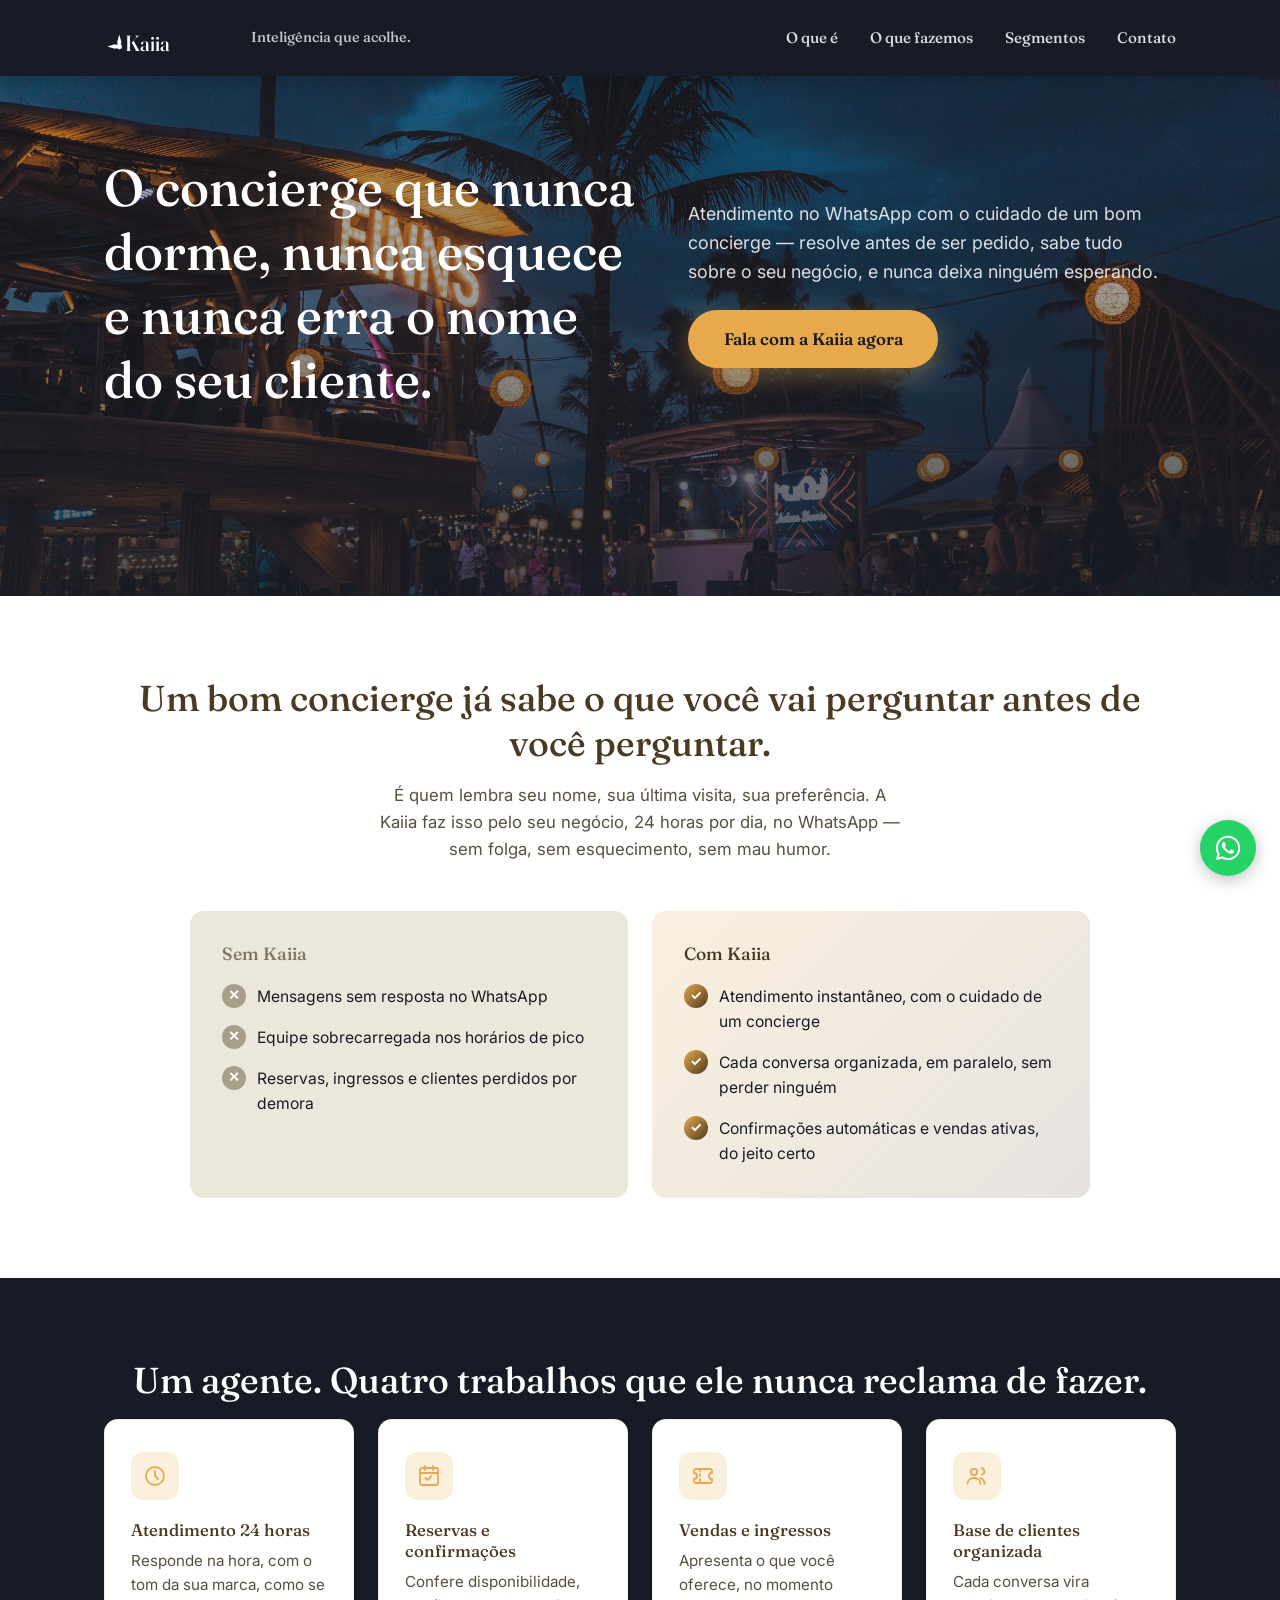
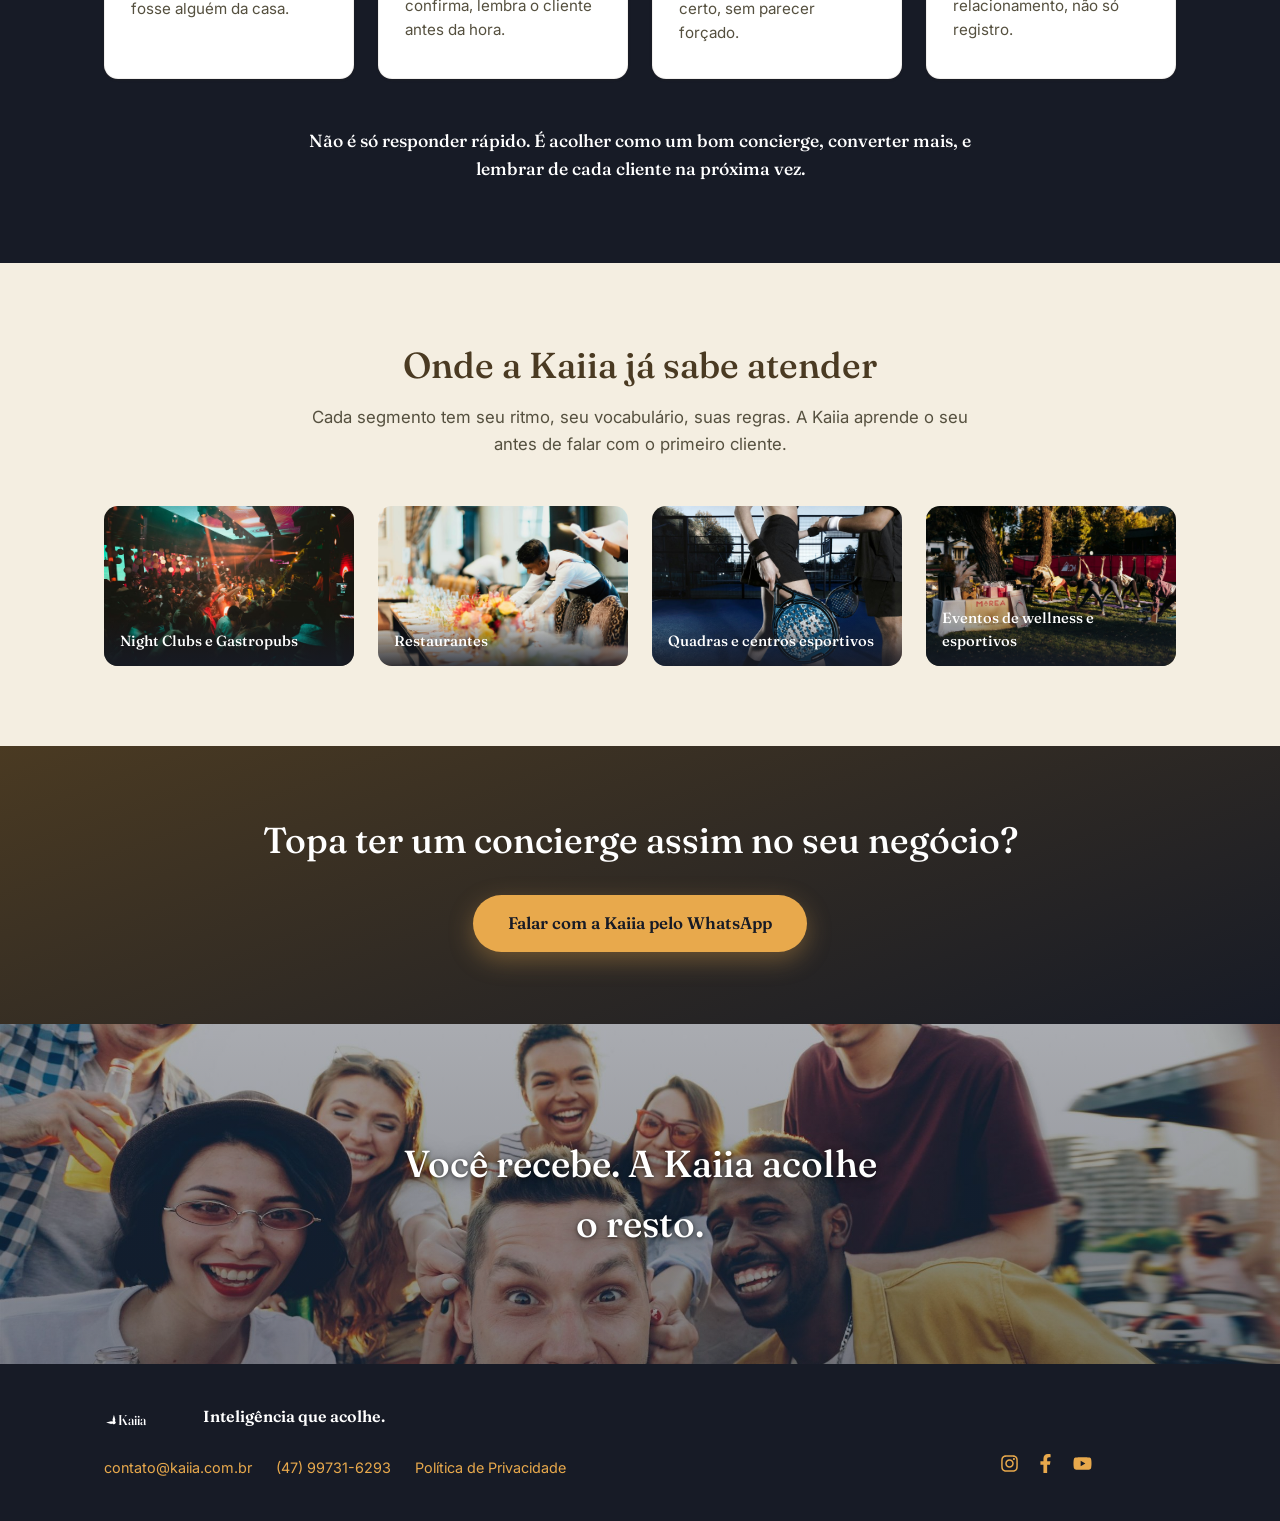
==== docs/index.html @ 48feb3b7 "Copia public/ para docs/ para preview via GitHub Pages" ====
<!DOCTYPE html>
<html lang="pt-BR">
<head>
<meta charset="UTF-8">
<meta name="viewport" content="width=device-width, initial-scale=1.0">
<title>Kaiia — Inteligência que Acolhe no WhatsApp</title>
<meta name="description" content="Kaiia é o concierge de IA que atende, reserva e vende no WhatsApp — para night clubs, restaurantes, quadras esportivas e eventos de wellness. Atendimento 24h, sem apps novos pro seu cliente aprender.">
<link rel="icon" type="image/svg+xml" href="assets/logos/kaiia/kaiia_icone_cores.svg">
<link rel="preconnect" href="https://fonts.googleapis.com">
<link rel="preconnect" href="https://fonts.gstatic.com" crossorigin>
<link href="https://fonts.googleapis.com/css2?family=Inter:wght@400;500;600&family=Fraunces:opsz,wght@9..144,400;9..144,500;9..144,600;9..144,700&display=swap" rel="stylesheet">
<link rel="stylesheet" href="css/style.css">
</head>
<body>

<!-- ===== HEADER FIXO ===== -->
<header class="site-header">
  <div class="container site-header__inner">
    <div class="site-header__brand">
      <a href="#" class="site-header__logo" aria-label="Kaiia — voltar ao topo">
        <img src="assets/logos/kaiia/kaiia_horizontal_branco.svg" alt="Kaiia">
      </a>
      <p class="site-header__tagline">Inteligência que acolhe.</p>
    </div>
    <button type="button" class="nav-toggle" id="navToggle" aria-expanded="false" aria-controls="siteNav" aria-label="Abrir menu">
      <span class="nav-toggle__bar"></span>
      <span class="nav-toggle__bar"></span>
      <span class="nav-toggle__bar"></span>
    </button>
    <nav class="site-nav" id="siteNav" aria-label="Navegação principal">
      <a href="#conceito">O que é</a>
      <a href="#o-que-fazemos">O que fazemos</a>
      <a href="#segmentos">Segmentos</a>
      <a href="#contato">Contato</a>
    </nav>
  </div>
</header>

<!-- ===== HERO ===== -->
<section class="hero" id="hero">
  <div class="container hero__inner">
    <div>
      <h1 class="hero__headline">O concierge que nunca dorme, nunca esquece e nunca erra o nome do seu cliente.</h1>
    </div>
    <div class="hero__aside">
      <p class="hero__subheadline">
        Atendimento no WhatsApp com o cuidado de um bom concierge — resolve antes de ser pedido,
        sabe tudo sobre o seu negócio, e nunca deixa ninguém esperando.
      </p>
      <a class="btn btn--primary"
         href="https://wa.me/5547997316293?text=Ol%C3%A1!%20Vi%20o%20site%20da%20Kaiia%20e%20quero%20saber%20mais%20sobre%20atendimento%20de%20IA%20pro%20meu%20neg%C3%B3cio."
         target="_blank" rel="noopener">
        Fala com a Kaiia agora
      </a>
    </div>
  </div>
</section>

<main>

  <!-- ===== O QUE É ===== -->
  <section class="section" id="conceito">
    <div class="container">
      <h2>Um bom concierge já sabe o que você vai perguntar antes de você perguntar.</h2>
      <p class="section__lead">
        É quem lembra seu nome, sua última visita, sua preferência. A Kaiia faz isso pelo seu
        negócio, 24 horas por dia, no WhatsApp — sem folga, sem esquecimento, sem mau humor.
      </p>

      <div class="compare">
        <div class="compare__col compare__col--before">
          <h3 class="compare__title">Sem Kaiia</h3>
          <ul class="compare__list">
            <li><span class="mark mark--no" aria-hidden="true">✕</span> Mensagens sem resposta no WhatsApp</li>
            <li><span class="mark mark--no" aria-hidden="true">✕</span> Equipe sobrecarregada nos horários de pico</li>
            <li><span class="mark mark--no" aria-hidden="true">✕</span> Reservas, ingressos e clientes perdidos por demora</li>
          </ul>
        </div>
        <div class="compare__col compare__col--after">
          <h3 class="compare__title">Com Kaiia</h3>
          <ul class="compare__list">
            <li><span class="mark mark--yes" aria-hidden="true">✓</span> Atendimento instantâneo, com o cuidado de um concierge</li>
            <li><span class="mark mark--yes" aria-hidden="true">✓</span> Cada conversa organizada, em paralelo, sem perder ninguém</li>
            <li><span class="mark mark--yes" aria-hidden="true">✓</span> Confirmações automáticas e vendas ativas, do jeito certo</li>
          </ul>
        </div>
      </div>
    </div>
  </section>

  <!-- ===== O QUE A KAIIA FAZ ===== -->
  <section class="section section--dark" id="o-que-fazemos">
    <div class="container">
      <h2>Um agente. Quatro trabalhos que ele nunca reclama de fazer.</h2>

      <div class="grid grid--4">
        <div class="card">
          <span class="card__icon" aria-hidden="true">
            <svg viewBox="0 0 24 24" fill="none" stroke="currentColor" stroke-width="1.8" stroke-linecap="round" stroke-linejoin="round"><circle cx="12" cy="12" r="9"/><path d="M12 7v5l3 3"/></svg>
          </span>
          <h3>Atendimento 24 horas</h3>
          <p>Responde na hora, com o tom da sua marca, como se fosse alguém da casa.</p>
        </div>
        <div class="card">
          <span class="card__icon" aria-hidden="true">
            <svg viewBox="0 0 24 24" fill="none" stroke="currentColor" stroke-width="1.8" stroke-linecap="round" stroke-linejoin="round"><rect x="3" y="4" width="18" height="17" rx="2"/><path d="M3 9h18M8 2v4M16 2v4"/><path d="m8.5 14 2 2 4-4"/></svg>
          </span>
          <h3>Reservas e confirmações</h3>
          <p>Confere disponibilidade, confirma, lembra o cliente antes da hora.</p>
        </div>
        <div class="card">
          <span class="card__icon" aria-hidden="true">
            <svg viewBox="0 0 24 24" fill="none" stroke="currentColor" stroke-width="1.8" stroke-linecap="round" stroke-linejoin="round"><path d="M3 9V7a2 2 0 0 1 2-2h14a2 2 0 0 1 2 2v2a2 2 0 0 0 0 6v2a2 2 0 0 1-2 2H5a2 2 0 0 1-2-2v-2a2 2 0 0 0 0-6Z"/><path d="M9 5v14" stroke-dasharray="2 3"/></svg>
          </span>
          <h3>Vendas e ingressos</h3>
          <p>Apresenta o que você oferece, no momento certo, sem parecer forçado.</p>
        </div>
        <div class="card">
          <span class="card__icon" aria-hidden="true">
            <svg viewBox="0 0 24 24" fill="none" stroke="currentColor" stroke-width="1.8" stroke-linecap="round" stroke-linejoin="round"><circle cx="9" cy="8" r="3.2"/><path d="M2.5 20c0-3.6 2.9-6 6.5-6s6.5 2.4 6.5 6"/><path d="M16.5 4.2A3.2 3.2 0 0 1 17 10.5"/><path d="M19.5 20c0-2.9-1.7-5-4-5.8"/></svg>
          </span>
          <h3>Base de clientes organizada</h3>
          <p>Cada conversa vira relacionamento, não só registro.</p>
        </div>
      </div>

      <p class="section-closing">Não é só responder rápido. É acolher como um bom concierge, converter mais, e lembrar de cada cliente na próxima vez.</p>
    </div>
  </section>

  <!-- ===== SEGMENTOS ===== -->
  <section class="section section--alt" id="segmentos">
    <div class="container">
      <h2>Onde a Kaiia já sabe atender</h2>
      <p class="section__lead">
        Cada segmento tem seu ritmo, seu vocabulário, suas regras. A Kaiia aprende o seu antes de falar com o primeiro cliente.
      </p>

      <div class="grid grid--segmentos">
        <div class="segmento">
          <img src="assets/fotos/cenario-balada.jpg" alt="Night club com luzes e pista cheia">
          <span class="segmento__label">Night Clubs e Gastropubs</span>
        </div>
        <div class="segmento">
          <img src="assets/fotos/cenario-restaurante.jpg" alt="Restaurante movimentado">
          <span class="segmento__label">Restaurantes</span>
        </div>
        <div class="segmento">
          <img src="assets/fotos/segmentos-esporte.jpg" alt="Quadra esportiva">
          <span class="segmento__label">Quadras e centros esportivos</span>
        </div>
        <div class="segmento">
          <img src="assets/fotos/cenario-wellness.jpg" alt="Espaço de bem-estar e academia">
          <span class="segmento__label">Eventos de wellness e esportivos</span>
        </div>
      </div>
    </div>
  </section>

  <!-- ===== CTA FINAL ===== -->
  <section class="cta-final" id="contato">
    <div class="container">
      <h2>Topa ter um concierge assim no seu negócio?</h2>
      <a class="btn btn--primary"
         href="https://wa.me/5547997316293?text=Ol%C3%A1%2C%20vi%20o%20site%20da%20Kaiia%20e%20quero%20entender%20como%20funciona%20o%20atendimento%20da%20Kaiia%20pro%20meu%20neg%C3%B3cio."
         target="_blank" rel="noopener">
        Falar com a Kaiia pelo WhatsApp
      </a>
    </div>
  </section>

</main>

<!-- ===== RESPIRO PRÉ-RODAPÉ ===== -->
<section class="pre-footer">
  <div class="container">
    <p class="pre-footer__text">Você recebe. A Kaiia acolhe o resto.</p>
  </div>
</section>

<!-- ===== RODAPÉ ===== -->
<footer class="footer">
  <div class="container footer__inner">
    <div class="footer__brand">
      <img src="assets/logos/kaiia/kaiia_horizontal_branco.svg" alt="Kaiia" class="footer__logo">
      <p class="footer__tagline">Inteligência que acolhe.</p>
    </div>
    <div class="footer__row">
      <ul class="footer__nav">
        <li><a href="mailto:contato@kaiia.com.br">contato@kaiia.com.br</a></li>
        <li><a href="https://wa.me/5547997316293?text=Ol%C3%A1%2C%20vi%20o%20site%20da%20Kaiia%20e%20quero%20entender%20como%20funciona%20o%20atendimento%20da%20Kaiia%20pro%20meu%20neg%C3%B3cio." target="_blank" rel="noopener">(47) 99731-6293</a></li>
        <li><a href="privacidade.html">Política de Privacidade</a></li>
      </ul>
      <!-- PLACEHOLDER: contas ainda não existem, trocar "#" pelos links reais -->
      <ul class="footer__social">
        <li>
          <a href="#" aria-label="Instagram">
            <svg viewBox="0 0 448 512" aria-hidden="true"><path d="M224.1 141c-63.6 0-114.9 51.3-114.9 114.9s51.3 114.9 114.9 114.9S339 319.5 339 255.9 287.7 141 224.1 141zm0 189.6c-41.1 0-74.7-33.5-74.7-74.7s33.5-74.7 74.7-74.7 74.7 33.5 74.7 74.7-33.6 74.7-74.7 74.7zm146.4-194.3c0 14.9-12 26.8-26.8 26.8-14.9 0-26.8-12-26.8-26.8s12-26.8 26.8-26.8 26.8 12 26.8 26.8zm76.1 27.2c-1.7-35.9-9.9-67.7-36.2-93.9-26.2-26.2-58-34.4-93.9-36.2-37-2.1-147.9-2.1-184.9 0-35.8 1.7-67.6 9.9-93.9 36.1s-34.4 58-36.2 93.9c-2.1 37-2.1 147.9 0 184.9 1.7 35.9 9.9 67.7 36.2 93.9s58 34.4 93.9 36.2c37 2.1 147.9 2.1 184.9 0 35.9-1.7 67.7-9.9 93.9-36.2 26.2-26.2 34.4-58 36.2-93.9 2.1-37 2.1-147.8 0-184.8zM398.8 388c-7.8 19.6-22.9 34.7-42.6 42.6-29.5 11.7-99.5 9-132.1 9s-102.7 2.6-132.1-9c-19.6-7.8-34.7-22.9-42.6-42.6-11.7-29.5-9-99.5-9-132.1s-2.6-102.7 9-132.1c7.8-19.6 22.9-34.7 42.6-42.6 29.5-11.7 99.5-9 132.1-9s102.7-2.6 132.1 9c19.6 7.8 34.7 22.9 42.6 42.6 11.7 29.5 9 99.5 9 132.1s2.7 102.7-9 132.1z"/></svg>
          </a>
        </li>
        <li>
          <a href="#" aria-label="Facebook">
            <svg viewBox="0 0 320 512" aria-hidden="true"><path d="M279.14 288l14.22-92.66h-88.91v-60.13c0-25.35 12.42-50.06 52.24-50.06h40.42V6.26S260.43 0 225.36 0c-73.22 0-121.08 44.38-121.08 124.72v70.62H22.89V288h81.39v224h100.17V288z"/></svg>
          </a>
        </li>
        <li>
          <a href="#" aria-label="YouTube">
            <svg viewBox="0 0 576 512" aria-hidden="true"><path d="M549.7 124.1c-6.3-23.7-24.8-42.3-48.3-48.6C458.8 64 288 64 288 64S117.2 64 74.6 75.5c-23.5 6.3-42 24.9-48.3 48.6-11.4 42.9-11.4 132.3-11.4 132.3s0 89.4 11.4 132.3c6.3 23.7 24.8 41.5 48.3 47.8C117.2 448 288 448 288 448s170.8 0 213.4-11.5c23.5-6.3 42-24.2 48.3-47.8 11.4-42.9 11.4-132.3 11.4-132.3s0-89.4-11.4-132.3zm-317.5 213.5V175.2l142.7 81.2-142.7 81.2z"/></svg>
          </a>
        </li>
      </ul>
    </div>
  </div>
</footer>

<a class="whatsapp-float"
   href="https://wa.me/5547997316293?text=Ol%C3%A1%2C%20vi%20o%20site%20da%20Kaiia%20e%20quero%20entender%20como%20funciona%20o%20atendimento%20da%20Kaiia%20pro%20meu%20neg%C3%B3cio."
   target="_blank" rel="noopener" aria-label="Falar com a Kaiia no WhatsApp">
  <svg viewBox="0 0 448 512" aria-hidden="true" focusable="false">
    <path d="M380.9 97.1C339 55.1 283.2 32 223.9 32c-122.4 0-222 99.6-222 222 0 39.1 10.2 77.3 29.6 111L0 480l117.7-30.9c32.4 17.7 68.9 27 106.1 27h.1c122.3 0 224.1-99.6 224.1-222 0-59.3-25.2-115-67.1-157zm-157 341.6c-33.2 0-65.7-8.9-94-25.7l-6.7-4-69.8 18.3L72 359.2l-4.4-7c-18.5-29.4-28.2-63.3-28.2-98.2 0-101.7 82.8-184.5 184.6-184.5 49.3 0 95.6 19.2 130.4 54.1 34.8 34.9 56.2 81.2 56.1 130.5 0 101.8-84.9 184.6-186.6 184.6zm101.2-138.2c-5.5-2.8-32.8-16.2-37.9-18-5.1-1.9-8.8-2.8-12.5 2.8-3.7 5.6-14.3 18-17.6 21.8-3.2 3.7-6.5 4.2-12 1.4-32.6-16.3-54-29.1-75.5-66-5.7-9.8 5.7-9.1 16.3-30.3 1.8-3.7.9-6.9-.5-9.7-1.4-2.8-12.5-30.1-17.1-41.2-4.5-10.8-9.1-9.3-12.5-9.5-3.2-.2-6.9-.2-10.6-.2-3.7 0-9.7 1.4-14.8 6.9-5.1 5.6-19.4 19-19.4 46.3 0 27.3 19.9 53.7 22.6 57.4 2.8 3.7 39.1 59.7 94.8 83.8 35.2 15.2 49 16.5 66.6 13.9 10.7-1.6 32.8-13.4 37.4-26.4 4.6-13 4.6-24.1 3.2-26.4-1.3-2.5-5-3.9-10.5-6.6z"/>
  </svg>
</a>

<script src="js/main.js" defer></script>

</body>
</html>
---- docs/css/style.css ----
/* ===== Tokens ===== */
:root {
  --spark: #E8A94C;
  --spark-soft: #F0C27A;
  --rescaldo: #4A3A22;
  --dark: #171B26;
  --white: #FFFFFF;
  --paper: #F4EEE1;

  --font-heading: "Fraunces", serif;
  --font-body: "Inter", sans-serif;

  --max-width: 1120px;
  --radius: 14px;
  --header-height: 76px;
}

/* ===== Reset ===== */
* { box-sizing: border-box; margin: 0; padding: 0; }

html {
  scroll-behavior: smooth;
  scroll-padding-top: var(--header-height);
}

body {
  font-family: var(--font-body);
  color: var(--dark);
  background: var(--white);
  line-height: 1.6;
  -webkit-font-smoothing: antialiased;
}

img { max-width: 100%; display: block; }

h1, h2, h3 {
  font-family: var(--font-heading);
  font-weight: 500;
  line-height: 1.25;
  color: var(--rescaldo);
}

h2 {
  font-size: clamp(1.6rem, 3.2vw, 2.25rem);
  text-align: center;
  margin-bottom: 1rem;
}

a { color: inherit; text-decoration: none; }

.container {
  max-width: var(--max-width);
  margin: 0 auto;
  padding: 0 1.5rem;
}

/* ===== Buttons ===== */
.btn {
  display: inline-block;
  font-family: var(--font-heading);
  font-weight: 600;
  font-size: 1.05rem;
  padding: 0.95rem 2.2rem;
  border-radius: 999px;
  transition: transform 0.15s ease, box-shadow 0.15s ease;
}

.btn--primary {
  background: var(--spark);
  color: var(--dark);
  box-shadow: 0 8px 24px rgba(232, 169, 76, 0.35);
}

.btn--primary:hover {
  transform: translateY(-2px);
  box-shadow: 0 12px 28px rgba(232, 169, 76, 0.45);
}

/* ===== Header fixo ===== */
.site-header {
  position: fixed;
  top: 0;
  left: 0;
  right: 0;
  height: var(--header-height);
  background: var(--dark);
  box-shadow: 0 2px 16px rgba(0, 0, 0, 0.2);
  z-index: 900;
}

.site-header__inner {
  height: 100%;
  display: flex;
  align-items: center;
  justify-content: space-between;
  gap: 1.5rem;
}

.site-header__brand {
  display: flex;
  align-items: center;
  gap: 1rem;
  flex-shrink: 0;
}

.site-header__logo {
  display: inline-flex;
  align-items: center;
}

.site-header__logo img {
  height: 40px;
  width: auto;
  display: block;
}

.site-header__tagline {
  font-family: var(--font-heading);
  font-weight: 500;
  font-size: 0.9rem;
  color: rgba(255, 255, 255, 0.75);
  white-space: nowrap;
}

.site-nav {
  display: flex;
  align-items: center;
  gap: 2rem;
}

.site-nav a {
  font-family: var(--font-heading);
  font-weight: 500;
  font-size: 0.95rem;
  color: rgba(255, 255, 255, 0.85);
  white-space: nowrap;
}

.site-nav a:hover {
  color: var(--spark);
}

.nav-toggle {
  display: none;
  flex-direction: column;
  align-items: center;
  justify-content: center;
  gap: 5px;
  width: 40px;
  height: 40px;
  padding: 0;
  background: none;
  border: none;
  cursor: pointer;
  flex-shrink: 0;
}

.nav-toggle__bar {
  width: 22px;
  height: 2px;
  border-radius: 2px;
  background: var(--white);
  transition: transform 0.25s ease, opacity 0.2s ease;
}

.nav-toggle.is-active .nav-toggle__bar:nth-child(1) {
  transform: translateY(7px) rotate(45deg);
}

.nav-toggle.is-active .nav-toggle__bar:nth-child(2) {
  opacity: 0;
}

.nav-toggle.is-active .nav-toggle__bar:nth-child(3) {
  transform: translateY(-7px) rotate(-45deg);
}

/* ===== Hero ===== */
.hero {
  background:
    linear-gradient(to bottom, rgba(23, 27, 38, 0.25) 0%, rgba(23, 27, 38, 0.45) 55%, rgba(23, 27, 38, 0.78) 100%),
    url("../assets/fotos/hero-beachclub.jpg") center / cover no-repeat;
  color: var(--white);
  padding: calc(var(--header-height) + 5rem) 0 11.5rem;
}

.hero__inner {
  display: grid;
  grid-template-columns: 1.1fr 1fr;
  align-items: center;
  gap: 3rem;
  text-align: left;
}

.hero__tagline {
  font-family: var(--font-heading);
  font-weight: 500;
  font-size: 1.05rem;
  color: var(--spark-soft);
  margin-bottom: 0.75rem;
}

.hero__headline {
  color: var(--white);
  font-size: clamp(2rem, 4.2vw, 3.2rem);
}

.hero__aside {
  display: flex;
  flex-direction: column;
  align-items: flex-start;
  gap: 1.5rem;
}

.hero__subheadline {
  font-size: clamp(1rem, 1.4vw, 1.15rem);
  color: rgba(255, 255, 255, 0.85);
}

/* ===== Sections ===== */
.section {
  padding: 5rem 0;
}

.section--alt {
  background: var(--paper);
}

.section--dark {
  background: var(--dark);
}

.section--dark h2 {
  color: var(--white);
}

.section--dark .section__lead {
  color: rgba(255, 255, 255, 0.75);
}

.section-closing {
  max-width: 60ch;
  margin: 3rem auto 0;
  text-align: center;
  font-family: var(--font-heading);
  font-weight: 500;
  font-size: 1.1rem;
  color: var(--white);
}

.section__lead {
  max-width: 62ch;
  margin: 0 auto 3rem;
  text-align: center;
  color: #55503f;
  font-size: 1.05rem;
}

#conceito .section__lead {
  max-width: 48ch;
}

/* ===== Comparativo ===== */
.compare {
  display: grid;
  grid-template-columns: 1fr 1fr;
  gap: 1.5rem;
  max-width: 900px;
  margin: 0 auto;
}

.compare__col {
  padding: 2rem;
  border-radius: var(--radius);
}

.compare__col--before {
  background: #ece7db;
}

.compare__col--after {
  background: linear-gradient(135deg, rgba(232, 169, 76, 0.18), rgba(74, 58, 34, 0.14));
}

.compare__title {
  font-size: 1.1rem;
  margin-bottom: 1.2rem;
}

.compare__col--before .compare__title { color: #7d7663; }
.compare__col--after .compare__title { color: var(--rescaldo); }

.compare__list {
  list-style: none;
  display: flex;
  flex-direction: column;
  gap: 1rem;
}

.compare__list li {
  display: flex;
  align-items: flex-start;
  gap: 0.7rem;
  font-size: 0.98rem;
}

.mark {
  flex-shrink: 0;
  width: 1.5rem;
  height: 1.5rem;
  border-radius: 50%;
  display: inline-flex;
  align-items: center;
  justify-content: center;
  font-size: 0.85rem;
  font-weight: 700;
}

.mark--no {
  background: #a89f8a;
  color: var(--white);
}

.mark--yes {
  background: linear-gradient(135deg, var(--spark), var(--rescaldo));
  color: var(--white);
}

/* ===== Fotos ===== */
.cenario-photos {
  display: grid;
  grid-template-columns: repeat(3, 1fr);
  gap: 1.25rem;
  max-width: 900px;
  margin: 2.5rem auto 0;
}

.cenario-photos img {
  width: 100%;
  height: 220px;
  object-fit: cover;
  border-radius: var(--radius);
  display: block;
}

/* ===== Grid genérico ===== */
.grid {
  display: grid;
  gap: 1.5rem;
}

.grid--4 {
  grid-template-columns: repeat(4, 1fr);
}

/* ===== Cards (o que a Kaiia faz) ===== */
.card {
  background: var(--white);
  border-radius: var(--radius);
  padding: 2rem 1.6rem;
  text-align: left;
  box-shadow: 0 1px 3px rgba(74, 58, 34, 0.1);
  border: 1px solid rgba(74, 58, 34, 0.08);
}

.card__icon {
  display: inline-flex;
  align-items: center;
  justify-content: center;
  width: 3rem;
  height: 3rem;
  border-radius: 12px;
  background: rgba(232, 169, 76, 0.18);
  color: var(--spark);
  margin-bottom: 1.2rem;
}

.card__icon svg {
  width: 1.5rem;
  height: 1.5rem;
}

.card h3 {
  font-size: 1.05rem;
  margin-bottom: 0.5rem;
}

.card p {
  font-size: 0.95rem;
  color: #55503f;
}

/* ===== Segmentos ===== */
.grid--segmentos {
  grid-template-columns: repeat(4, 1fr);
}

.segmento {
  border-radius: var(--radius);
  overflow: hidden;
  position: relative;
  height: 160px;
}

.segmento img {
  width: 100%;
  height: 100%;
  object-fit: cover;
}

.segmento__label {
  position: absolute;
  left: 0;
  right: 0;
  bottom: 0;
  padding: 0.9rem 1rem 0.75rem;
  background: linear-gradient(to top, rgba(23, 27, 38, 0.85), rgba(23, 27, 38, 0));
  color: var(--white);
  font-family: var(--font-heading);
  font-weight: 500;
  font-size: 0.92rem;
}

/* ===== CTA Final ===== */
.cta-final {
  background: linear-gradient(160deg, var(--rescaldo) 0%, var(--dark) 100%);
  color: var(--white);
  padding: 4.5rem 0;
  text-align: center;
}

.cta-final h2 {
  color: var(--white);
  margin-bottom: 2rem;
}

/* ===== Respiro pré-rodapé ===== */
.pre-footer {
  background:
    linear-gradient(to bottom, rgba(23, 27, 38, 0.35) 0%, rgba(23, 27, 38, 0.5) 100%),
    url("../assets/fotos/pre-footer-amigos.jpg") center / cover no-repeat;
  min-height: 340px;
  display: flex;
  align-items: center;
  justify-content: center;
  padding: 4rem 0;
}

.pre-footer__text {
  font-family: var(--font-heading);
  font-weight: 500;
  font-size: clamp(1.5rem, 3.5vw, 2.35rem);
  color: var(--white);
  text-align: center;
  text-shadow: 0 2px 18px rgba(0, 0, 0, 0.55), 0 1px 4px rgba(0, 0, 0, 0.6);
  max-width: 20ch;
  margin: 0 auto;
}

/* ===== Rodapé ===== */
.footer {
  background: var(--dark);
  color: rgba(255, 255, 255, 0.75);
  padding: 2.5rem 0;
}

.footer__inner {
  display: flex;
  flex-direction: column;
  gap: 1.5rem;
  text-align: left;
}

.footer__brand {
  display: flex;
  align-items: center;
  gap: 0.9rem;
}

.footer__logo {
  height: 26px;
  width: auto;
}

.footer__tagline {
  font-family: var(--font-heading);
  font-weight: 600;
  color: var(--white);
}

.footer__row {
  display: flex;
  flex-wrap: wrap;
  align-items: center;
  gap: 0.75rem 1.5rem;
  padding-right: 84px;
}

.footer__nav,
.footer__social {
  list-style: none;
  display: flex;
  flex-wrap: wrap;
  align-items: center;
}

.footer__nav {
  gap: 0.5rem 1.5rem;
  font-size: 0.9rem;
}

.footer__social {
  gap: 1.1rem;
  margin-left: auto;
}

.footer__nav a,
.footer__social a {
  color: var(--spark);
}

.footer__nav a:hover,
.footer__social a:hover {
  color: var(--white);
}

.footer__social a {
  display: inline-flex;
  align-items: center;
}

.footer__social svg {
  width: 19px;
  height: 19px;
  fill: currentColor;
  display: block;
}

/* ===== Botão flutuante do WhatsApp ===== */
.whatsapp-float {
  position: fixed;
  right: 1.5rem;
  bottom: 1.5rem;
  width: 56px;
  height: 56px;
  border-radius: 50%;
  background: #25D366;
  display: flex;
  align-items: center;
  justify-content: center;
  box-shadow: 0 4px 16px rgba(0, 0, 0, 0.25);
  z-index: 1000;
  transition: transform 0.15s ease, box-shadow 0.15s ease;
}

.whatsapp-float:hover {
  transform: translateY(-2px);
  box-shadow: 0 6px 20px rgba(0, 0, 0, 0.3);
}

.whatsapp-float svg {
  width: 28px;
  height: 28px;
  fill: var(--white);
}

@media (prefers-reduced-motion: reduce) {
  .whatsapp-float {
    transition: none;
  }
  .site-nav,
  .nav-toggle__bar {
    transition: none;
  }
}

@media (max-width: 640px) {
  .whatsapp-float {
    right: 1rem;
    bottom: 1rem;
    width: 52px;
    height: 52px;
  }
  .whatsapp-float svg {
    width: 26px;
    height: 26px;
  }
}

/* ===== Responsivo ===== */
@media (max-width: 860px) {
  .grid--4 {
    grid-template-columns: 1fr 1fr;
  }
  .grid--segmentos {
    grid-template-columns: 1fr 1fr;
  }
  .hero__inner {
    grid-template-columns: 1fr;
    text-align: center;
    gap: 2rem;
  }
  .hero__aside {
    align-items: center;
  }
}

@media (max-width: 700px) {
  :root { --header-height: 72px; }
  .site-header__logo img { height: 30px; }
  .site-header__tagline { font-size: 0.8rem; }

  .nav-toggle {
    display: flex;
  }

  .site-nav {
    position: absolute;
    top: 100%;
    left: 0;
    right: 0;
    flex-direction: column;
    align-items: stretch;
    gap: 0;
    background: var(--dark);
    max-height: 0;
    overflow: hidden;
    opacity: 0;
    box-shadow: 0 12px 20px rgba(0, 0, 0, 0.25);
    transition: max-height 0.3s ease, opacity 0.25s ease;
  }

  .site-nav.is-open {
    max-height: 320px;
    opacity: 1;
  }

  .site-nav a {
    padding: 0.95rem 1.5rem;
    border-top: 1px solid rgba(255, 255, 255, 0.08);
  }
}

@media (max-width: 380px) {
  .site-header__tagline { display: none; }
}

@media (max-width: 640px) {
  .section { padding: 3.5rem 0; }
  .compare { grid-template-columns: 1fr; }
  .grid--4 { grid-template-columns: 1fr; }
  .grid--segmentos { grid-template-columns: 1fr; }
  .hero { padding-bottom: 12.5rem; }
  .cenario-photos { grid-template-columns: 1fr; }
}
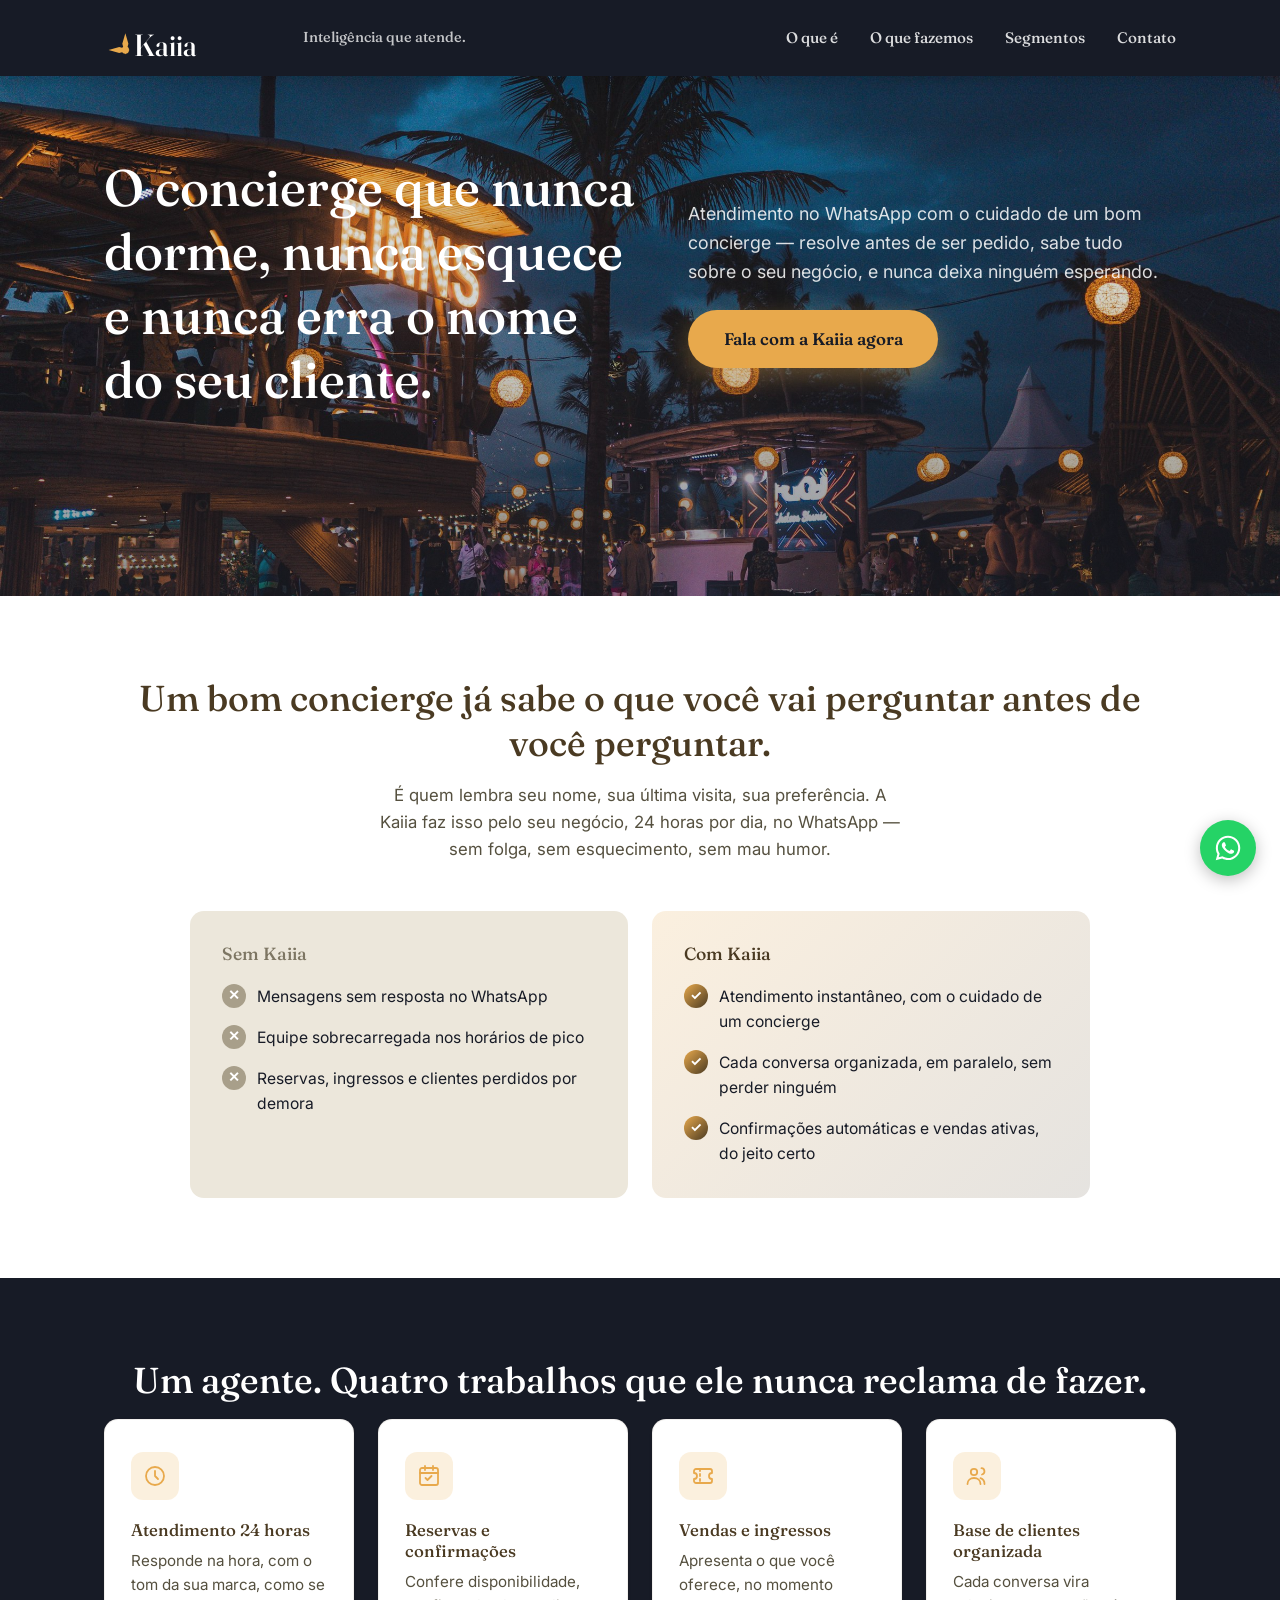
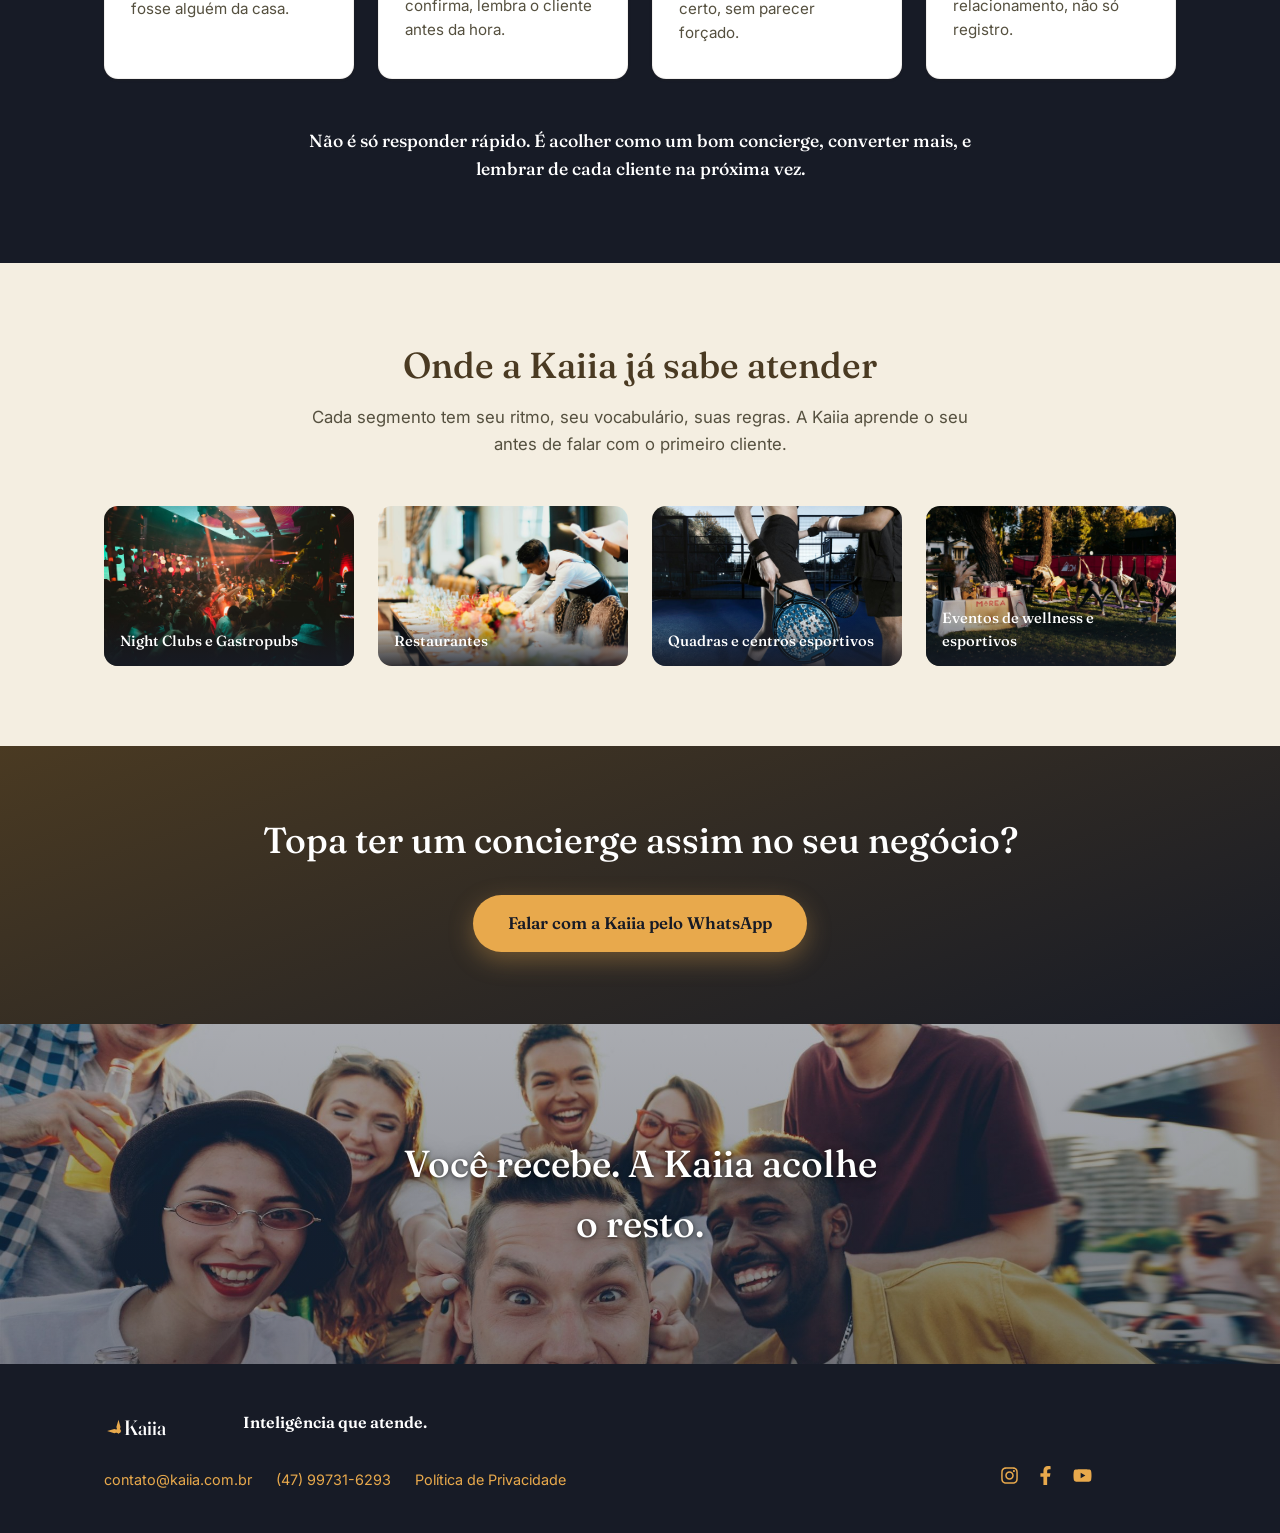
==== commit 85fa2125: "Logo colorida (faisca ambar) maior no header/footer, tagline volta pra 'inteligencia que atende', he" ====
--- a/docs/index.html
+++ b/docs/index.html
@@ -3,7 +3,7 @@
 <head>
 <meta charset="UTF-8">
 <meta name="viewport" content="width=device-width, initial-scale=1.0">
-<title>Kaiia — Inteligência que Acolhe no WhatsApp</title>
+<title>Kaiia — Inteligência que Atende no WhatsApp</title>
 <meta name="description" content="Kaiia é o concierge de IA que atende, reserva e vende no WhatsApp — para night clubs, restaurantes, quadras esportivas e eventos de wellness. Atendimento 24h, sem apps novos pro seu cliente aprender.">
 <link rel="icon" type="image/svg+xml" href="assets/logos/kaiia/kaiia_icone_cores.svg">
 <link rel="preconnect" href="https://fonts.googleapis.com">
@@ -18,9 +18,9 @@
   <div class="container site-header__inner">
     <div class="site-header__brand">
       <a href="#" class="site-header__logo" aria-label="Kaiia — voltar ao topo">
-        <img src="assets/logos/kaiia/kaiia_horizontal_branco.svg" alt="Kaiia">
+        <img src="assets/logos/kaiia/kaiia_horizontal_destaque.svg" alt="Kaiia">
       </a>
-      <p class="site-header__tagline">Inteligência que acolhe.</p>
+      <p class="site-header__tagline">Inteligência que atende.</p>
     </div>
     <button type="button" class="nav-toggle" id="navToggle" aria-expanded="false" aria-controls="siteNav" aria-label="Abrir menu">
       <span class="nav-toggle__bar"></span>
@@ -182,8 +182,8 @@
 <footer class="footer">
   <div class="container footer__inner">
     <div class="footer__brand">
-      <img src="assets/logos/kaiia/kaiia_horizontal_branco.svg" alt="Kaiia" class="footer__logo">
-      <p class="footer__tagline">Inteligência que acolhe.</p>
+      <img src="assets/logos/kaiia/kaiia_horizontal_destaque.svg" alt="Kaiia" class="footer__logo">
+      <p class="footer__tagline">Inteligência que atende.</p>
     </div>
     <div class="footer__row">
       <ul class="footer__nav">
--- a/docs/css/style.css
+++ b/docs/css/style.css
@@ -109,7 +109,7 @@
 }
 
 .site-header__logo img {
-  height: 40px;
+  height: 56px;
   width: auto;
   display: block;
 }
@@ -178,7 +178,7 @@
 /* ===== Hero ===== */
 .hero {
   background:
-    linear-gradient(to bottom, rgba(23, 27, 38, 0.25) 0%, rgba(23, 27, 38, 0.45) 55%, rgba(23, 27, 38, 0.78) 100%),
+    linear-gradient(to bottom, rgba(23, 27, 38, 0.08) 0%, rgba(23, 27, 38, 0.2) 55%, rgba(23, 27, 38, 0.5) 100%),
     url("../assets/fotos/hero-beachclub.jpg") center / cover no-repeat;
   color: var(--white);
   padding: calc(var(--header-height) + 5rem) 0 11.5rem;
@@ -478,7 +478,7 @@
 }
 
 .footer__logo {
-  height: 26px;
+  height: 38px;
   width: auto;
 }
 
@@ -607,7 +607,7 @@
 
 @media (max-width: 700px) {
   :root { --header-height: 72px; }
-  .site-header__logo img { height: 30px; }
+  .site-header__logo img { height: 42px; }
   .site-header__tagline { font-size: 0.8rem; }
 
   .nav-toggle {
